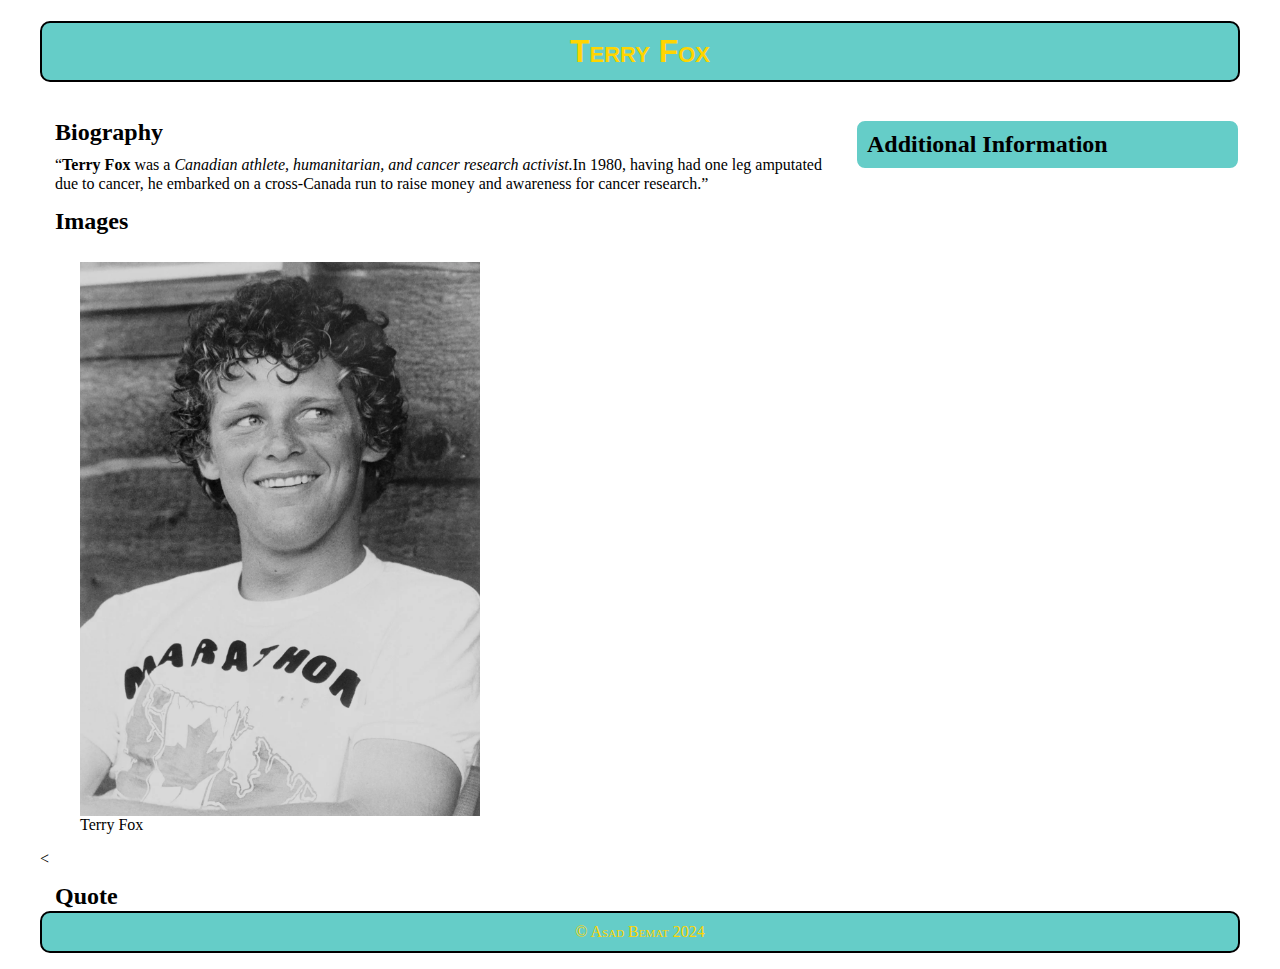
==== Assignment 1/index.html @ 51e98a93 "Update index.html" ====
<!DOCTYPE html>
<html lang="en">
<head>
    <meta charset="UTF-8">
    <meta name="viewport" content="width=device-width, initial-scale=1.0">
    <title>Assignment 1</title>
    <link rel="stylesheet" href="css/normalize.css">
    <link rel="stylesheet" href="css/style.css">
    <!--Asad Bemat
    Student #9022387-->
</head>
<body>
    <header><h1>Terry Fox</h1></header>

    <main>
        <section>
            <h2>Biography</h2>
            <p id="Biography"><q><b>Terry Fox</b> was a <em>Canadian athlete, humanitarian, and cancer research activist.</em>In 1980, having had one leg amputated due to cancer, he embarked on a cross-Canada run to raise money and awareness for cancer research.</q></p>
        </section>


        <section>
            <h2>Images</h2>
            <figure>
                <img id="first" src="images/Terry-Fox-Canadian-Activist-Marathon-of-Hope-Cancer.webp">
                <figcaption>Terry Fox</figcaption>
            </figure>

            <
        </section>


        <section>
            <h2>Quote</h2>
        </section>



    </main>

    <aside>
        <h2>Additional Information</h2>
    </aside>















    <footer>
        <p>&copy; Asad Bemat 2024</p>
    </footer>

</body>
</html>
---- Assignment 1/css/style.css ----
body{
    width: 1200px;
    height: screen;
    margin: auto;
}

header > h1{
    background-color: hsl(177, 51%, 60%);
    border: 2px solid black;
    border-radius: 10px;
    text-align: center;
    padding: 10px;
    color: rgb(255, 213, 0);
    font-family: 'Trebuchet MS', 'Lucida Sans Unicode', 'Lucida Grande', 'Lucida Sans', Arial, sans-serif;
    font-variant: small-caps;
}

footer p{
    padding: 10px;
    background-color: hsl(177, 51%, 60%);
    border: 2px solid black;
    border-radius: 10px;
    color: rgb(255, 213, 0);
    text-align: center;
    font-variant: small-caps;
    clear: both; 
}

main{
    width: 800px;
    float: left;
}
main>section h2{
    color: black;
    margin: 15px 0px 0px 15px;
}

#Biography{
    margin: 10px 0px 0px 15px;
}

#first{
    width: 400px;
    position: relative;
    top: 10px;
}

main > section figcaption{
    margin: 5px 0px 0px 0px;
}

aside{
    
    width: 400px;
    float: right;
    
}
aside h2{
    background-color: hsl(177, 51%, 60%);
    background-size: 100vh;
    border: 2px solid white;
    border-radius: 10px;
    padding: 10px;
    color: black;
    margin: 15px 0px 0px 15px;
}
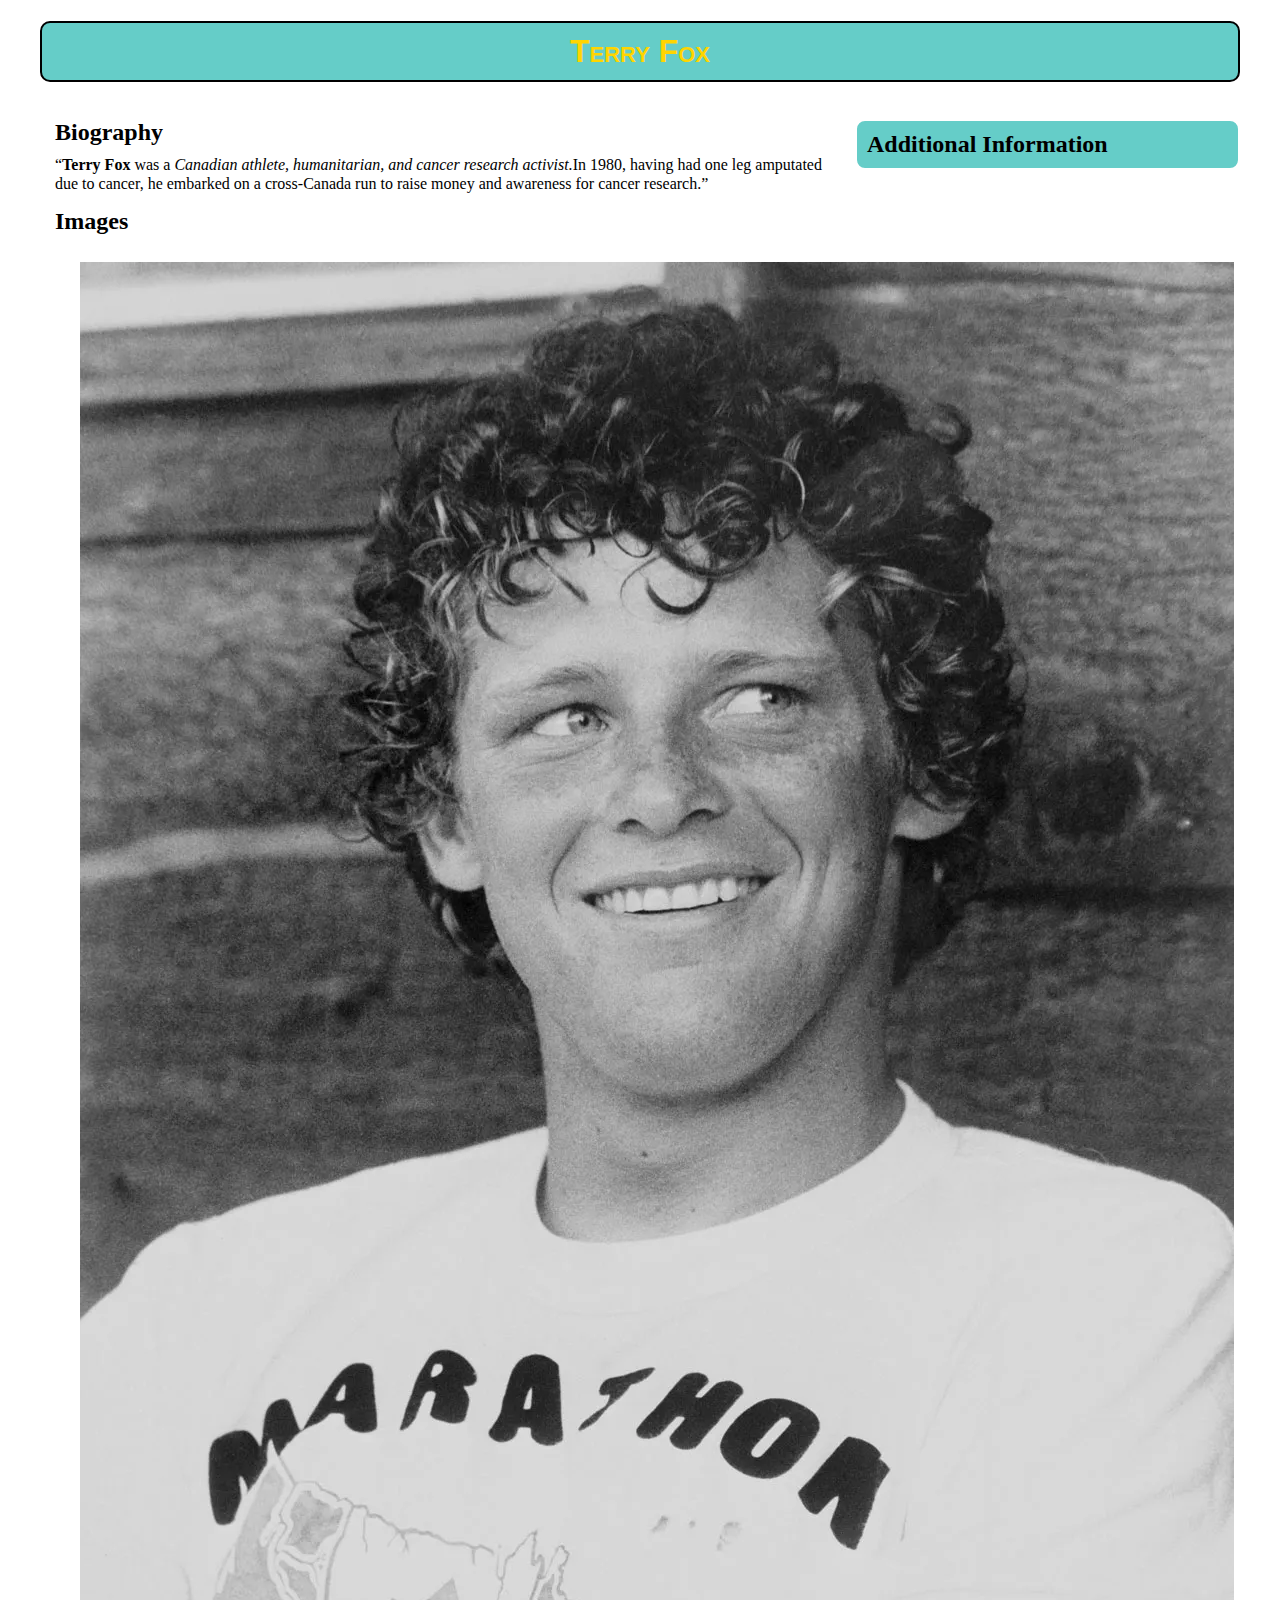
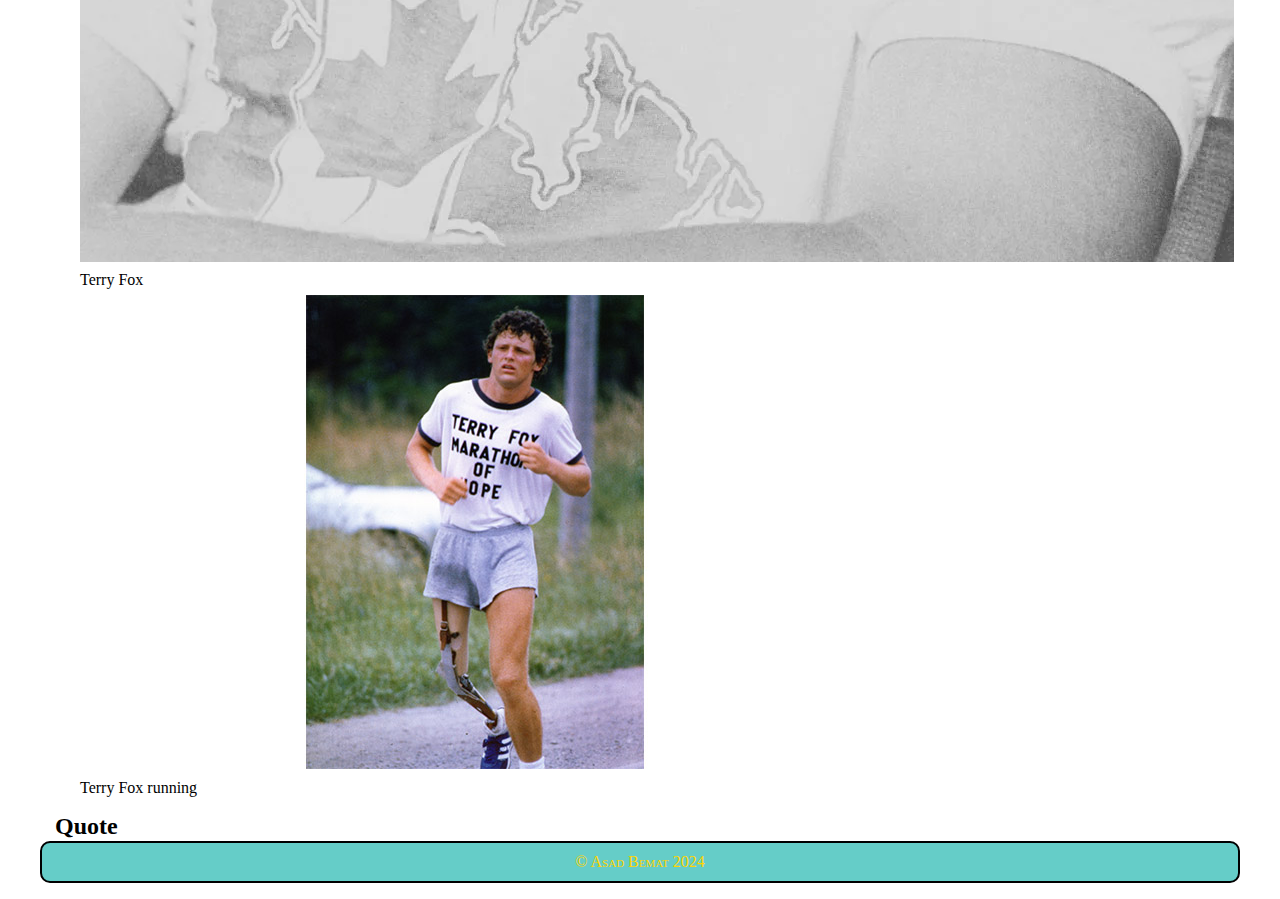
==== commit 8bb7ee8e: "Update index.html" ====
--- a/Assignment 1/index.html
+++ b/Assignment 1/index.html
@@ -21,12 +21,21 @@
 
         <section>
             <h2>Images</h2>
-            <figure>
-                <img id="first" src="images/Terry-Fox-Canadian-Activist-Marathon-of-Hope-Cancer.webp">
-                <figcaption>Terry Fox</figcaption>
-            </figure>
 
-            <
+            <div id="first">
+                <figure>
+                    <img src="images/Terry-Fox-Canadian-Activist-Marathon-of-Hope-Cancer.webp">
+                    <figcaption>Terry Fox</figcaption>
+                </figure>
+            </div>
+
+
+            <div id="second">
+                <figure>
+                    <img src="images/Aug_10_1980.jpg">
+                    <figcaption>Terry Fox running</figcaption>
+                </figure>
+            </div>  
         </section>
 
 
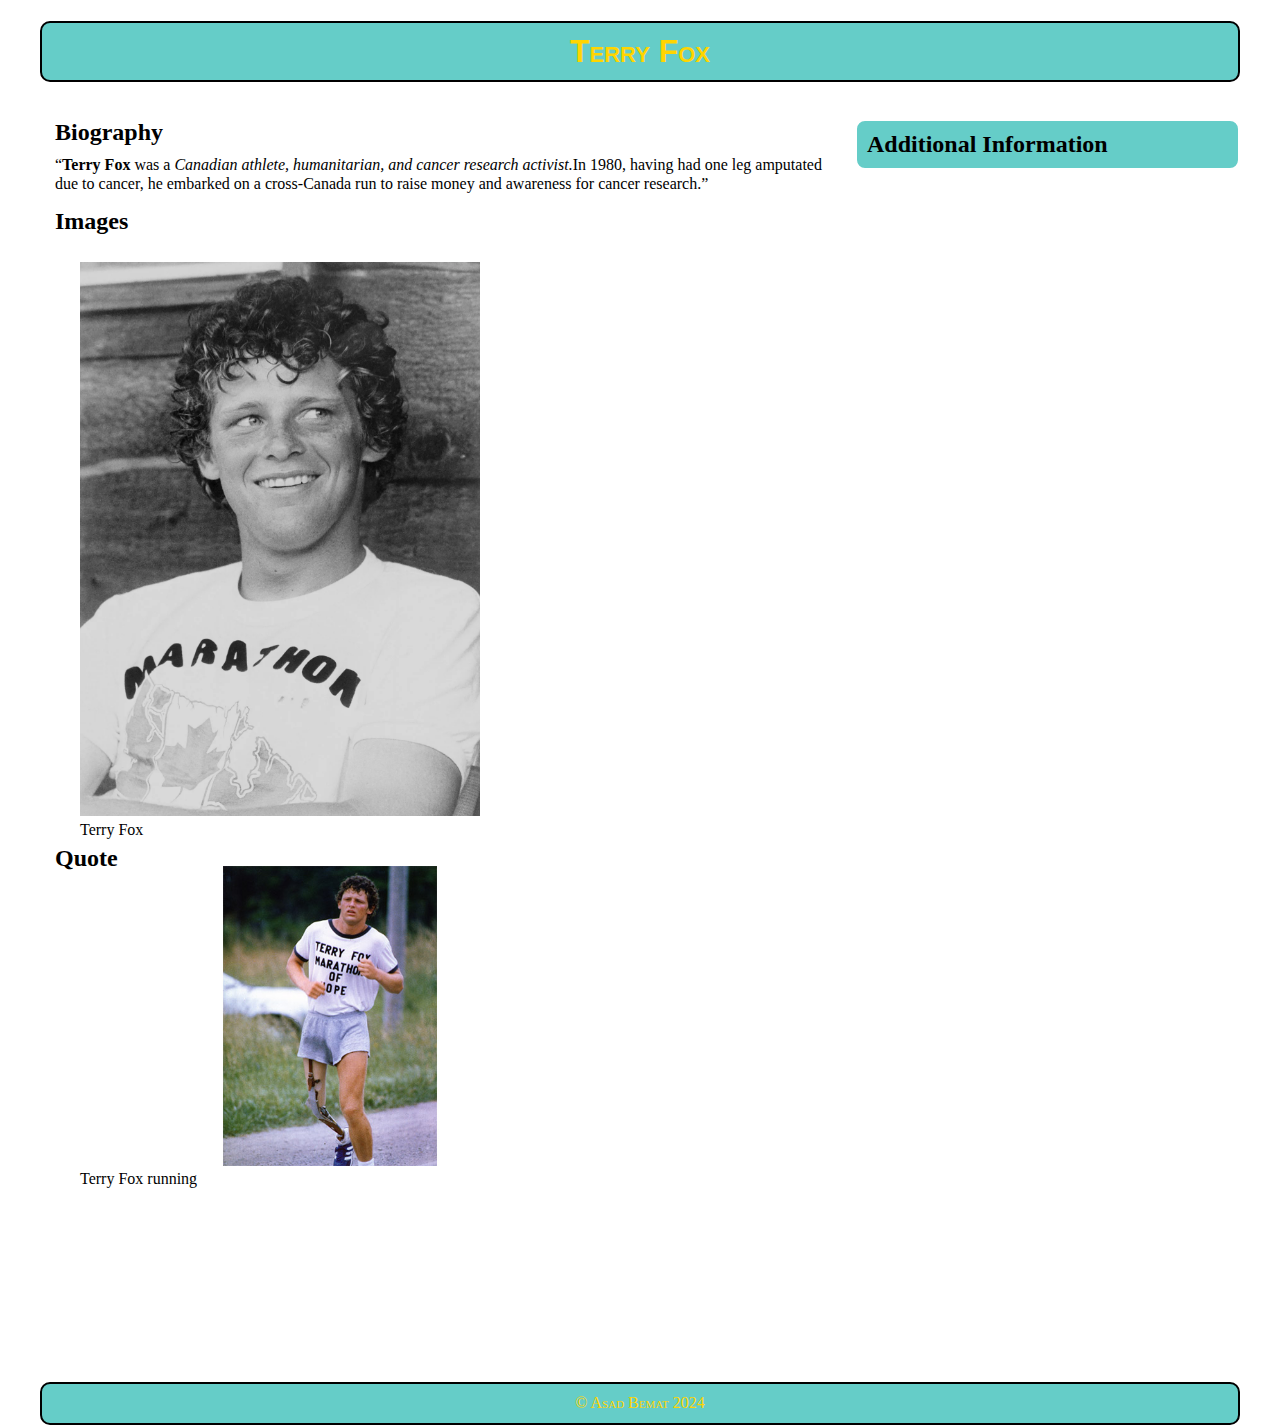
==== commit 2da20f78: "Update index.html" ====
--- a/Assignment 1/index.html
+++ b/Assignment 1/index.html
@@ -40,7 +40,7 @@
 
 
         <section>
-            <h2>Quote</h2>
+            <h2 id="Quote">Quote</h2>
         </section>
 
 
--- a/Assignment 1/css/style.css
+++ b/Assignment 1/css/style.css
@@ -1,6 +1,6 @@
 body{
     width: 1200px;
-    height: screen;
+    height: 1200px;
     margin: auto;
 }
 
@@ -17,6 +17,7 @@
 
 footer p{
     padding: 10px;
+    margin-top: 1300px;
     background-color: hsl(177, 51%, 60%);
     border: 2px solid black;
     border-radius: 10px;
@@ -30,6 +31,11 @@
     width: 800px;
     float: left;
 }
+
+main img{
+    width: 100%;
+}
+
 main>section h2{
     color: black;
     margin: 15px 0px 0px 15px;
@@ -39,15 +45,23 @@
     margin: 10px 0px 0px 15px;
 }
 
-#first{
+#first figure{
     width: 400px;
     position: relative;
     top: 10px;
 }
 
-main > section figcaption{
-    margin: 5px 0px 0px 0px;
+#second figure{
+    width: 500px;
+    position: absolute;
+    top: 850px;
 }
+
+main > div section h2:nth-child(3){
+    margin-top: 1000px;
+}
+
+
 
 aside{
     
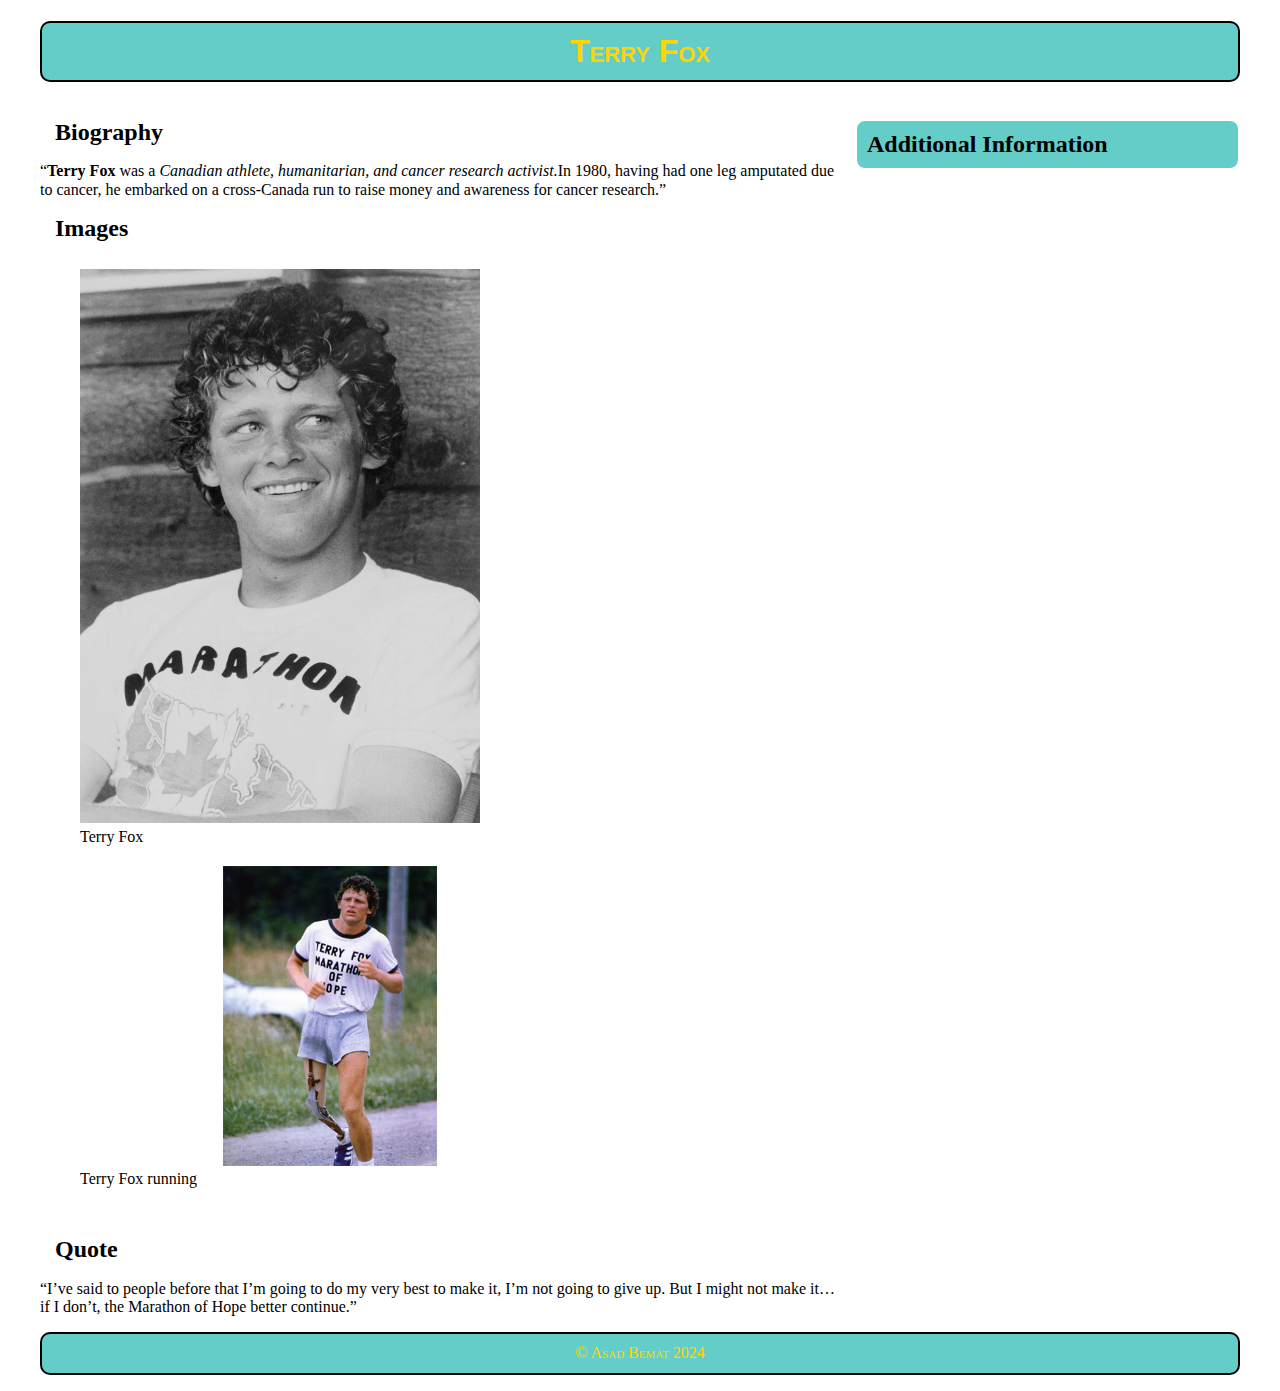
==== commit dc3cc20e: "Update index.html" ====
--- a/Assignment 1/index.html
+++ b/Assignment 1/index.html
@@ -15,7 +15,7 @@
     <main>
         <section>
             <h2>Biography</h2>
-            <p id="Biography"><q><b>Terry Fox</b> was a <em>Canadian athlete, humanitarian, and cancer research activist.</em>In 1980, having had one leg amputated due to cancer, he embarked on a cross-Canada run to raise money and awareness for cancer research.</q></p>
+            <p ><q><b>Terry Fox</b> was a <em>Canadian athlete, humanitarian, and cancer research activist.</em>In 1980, having had one leg amputated due to cancer, he embarked on a cross-Canada run to raise money and awareness for cancer research.</q></p>
         </section>
 
 
@@ -41,6 +41,8 @@
 
         <section>
             <h2 id="Quote">Quote</h2>
+            <p cite="https://cdn.terryfox.org/wp-content/uploads/2022/08/Terrys-Quotes.pdf"><q>I’ve said to people before that I’m going to do my very best to make it, I’m not going to
+                give up. But I might not make it… if I don’t, the Marathon of Hope better continue.</q></p>
         </section>
 
 
--- a/Assignment 1/css/style.css
+++ b/Assignment 1/css/style.css
@@ -1,6 +1,6 @@
 body{
     width: 1200px;
-    height: 1200px;
+    
     margin: auto;
 }
 
@@ -17,7 +17,6 @@
 
 footer p{
     padding: 10px;
-    margin-top: 1300px;
     background-color: hsl(177, 51%, 60%);
     border: 2px solid black;
     border-radius: 10px;
@@ -57,8 +56,8 @@
     top: 850px;
 }
 
-main > div section h2:nth-child(3){
-    margin-top: 1000px;
+#Quote{
+    margin-top: 400px;
 }
 
 
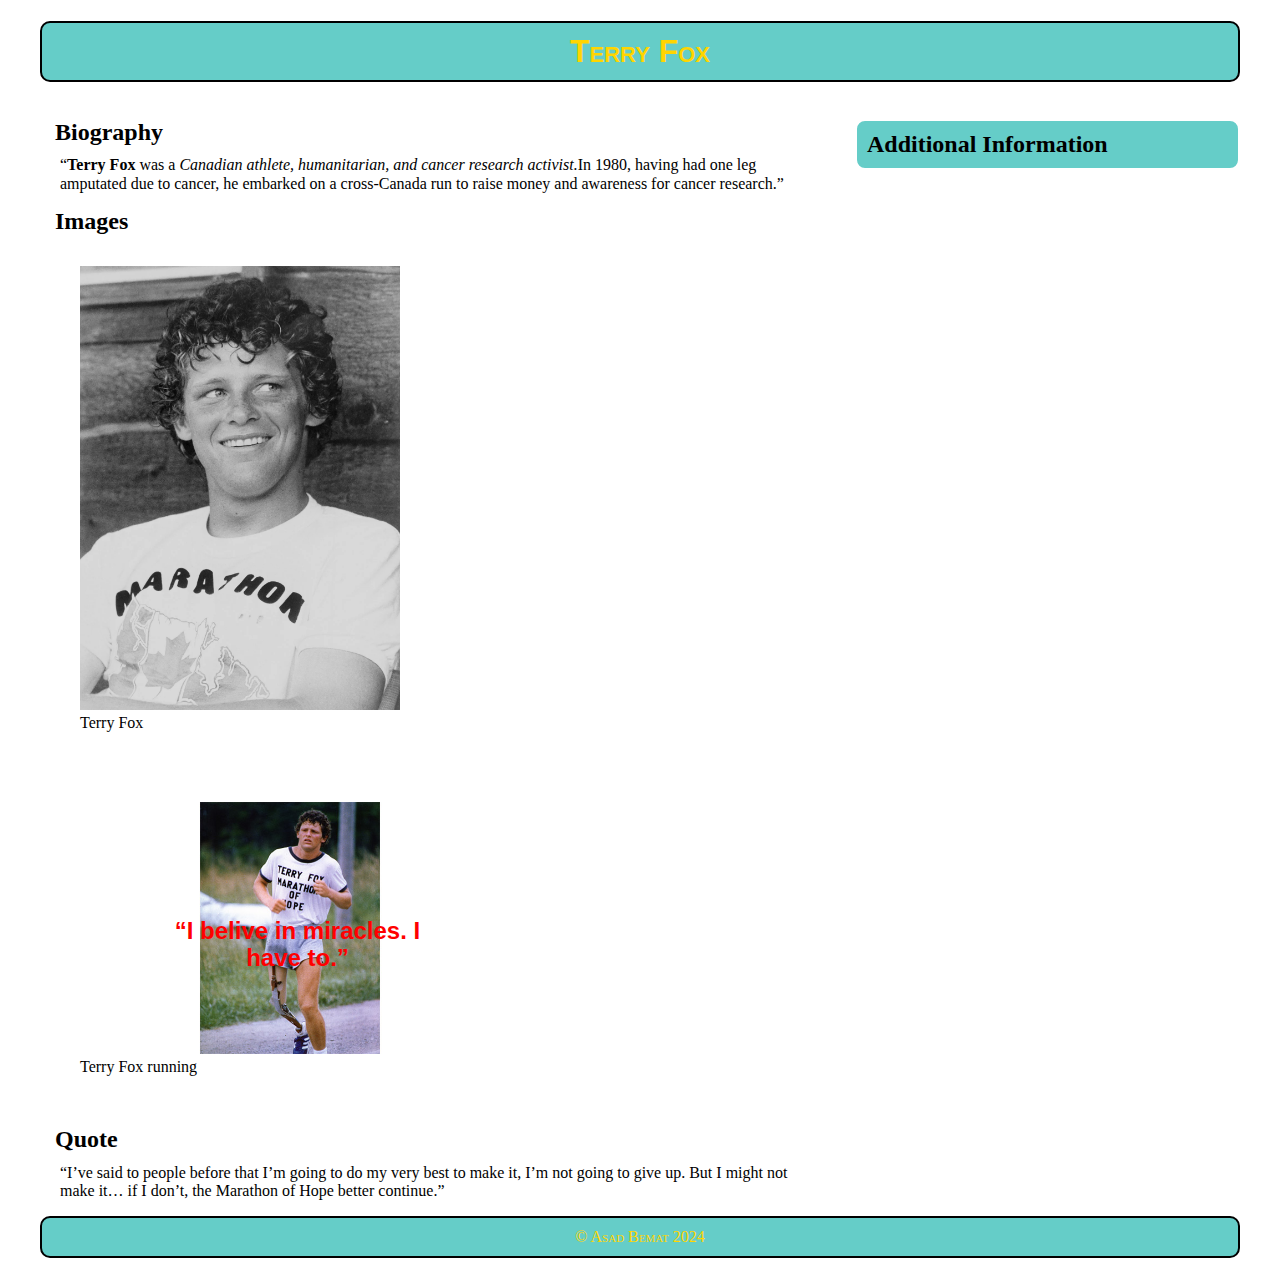
==== commit 83e4e93c: "Update index.html" ====
--- a/Assignment 1/index.html
+++ b/Assignment 1/index.html
@@ -35,11 +35,15 @@
                     <img src="images/Aug_10_1980.jpg">
                     <figcaption>Terry Fox running</figcaption>
                 </figure>
+
+                <div id="third">
+                    <h2><q>I belive in miracles. I have to.</q></h2>
+                </div>
             </div>  
         </section>
 
 
-        <section>
+        <section id="check">
             <h2 id="Quote">Quote</h2>
             <p cite="https://cdn.terryfox.org/wp-content/uploads/2022/08/Terrys-Quotes.pdf"><q>I’ve said to people before that I’m going to do my very best to make it, I’m not going to
                 give up. But I might not make it… if I don’t, the Marathon of Hope better continue.</q></p>
--- a/Assignment 1/css/style.css
+++ b/Assignment 1/css/style.css
@@ -40,24 +40,46 @@
     margin: 15px 0px 0px 15px;
 }
 
-#Biography{
-    margin: 10px 0px 0px 15px;
+section p{
+    margin: 10px 15px 15px 20px;
 }
 
-#first figure{
+#first {
     width: 400px;
-    position: relative;
-    top: 10px;
+    position: absolute;
+    top: 250px;
 }
 
-#second figure{
-    width: 500px;
+#third{
+    text-align: center;
+    padding: 100px;
+    
     position: absolute;
-    top: 850px;
+    top: 0px;
+    bottom: 0px;
+    left: 0px;
+    right: 0px;
+    
 }
 
+#second {
+    width: 500px;
+    position: relative;
+    top: 550px;
+}
+
+#third h2{
+    color: red;
+    font-family: Verdana, Geneva, Tahoma, sans-serif;
+    font-weight: bolder;
+}
+
+
+
+
 #Quote{
-    margin-top: 400px;
+    margin-top: 600px;
+    
 }
 
 
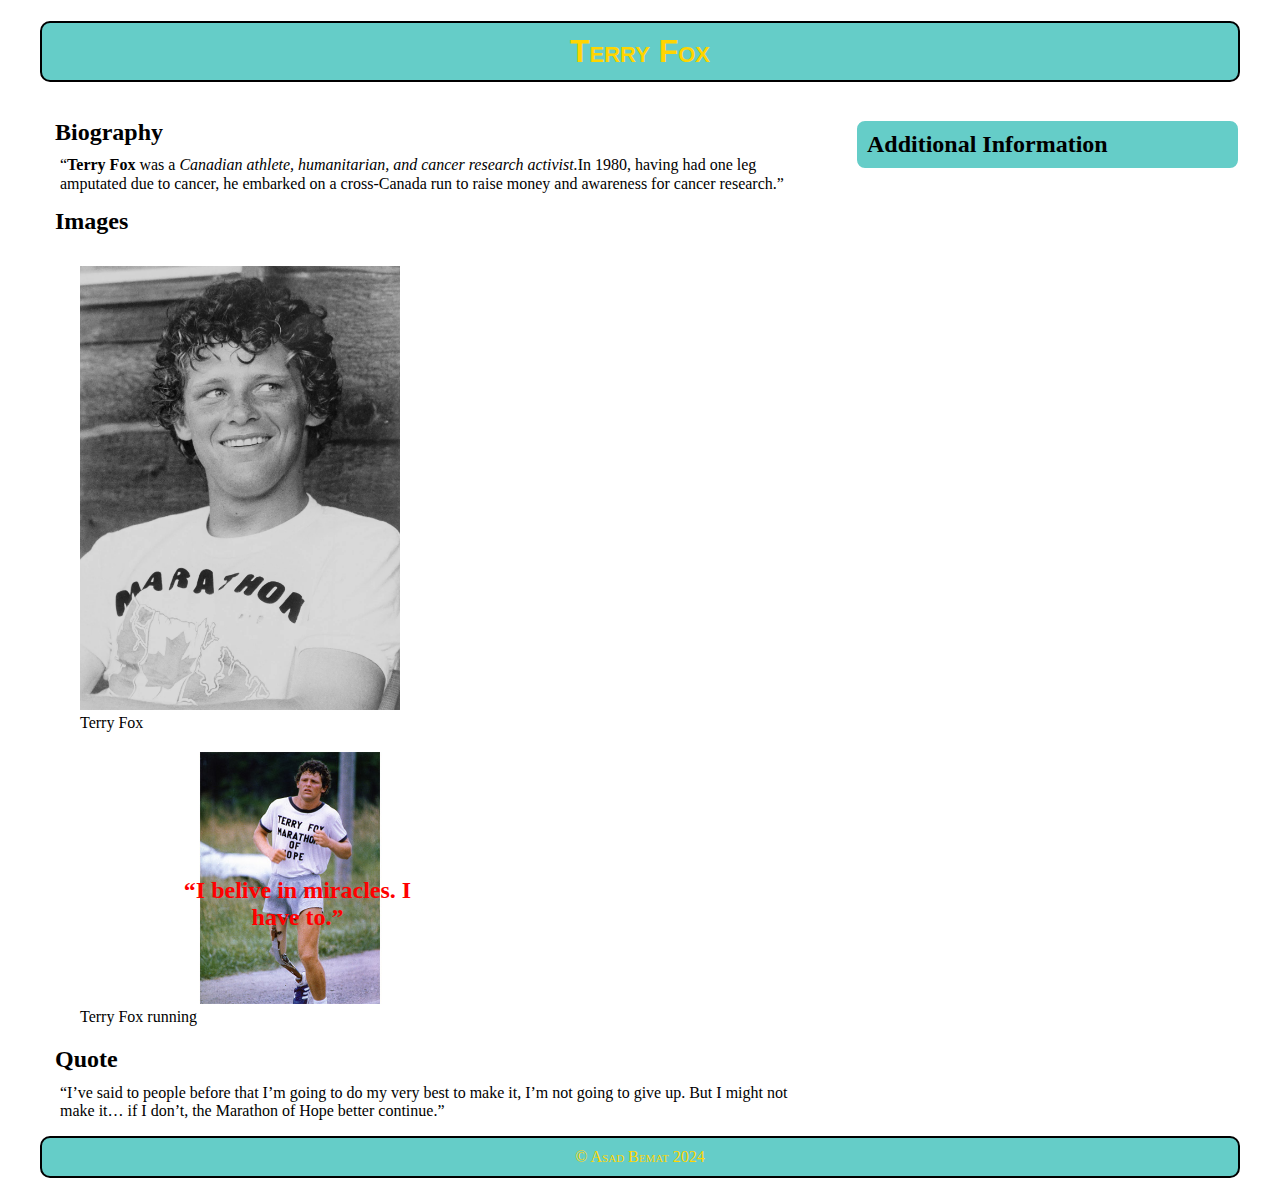
==== commit 0380e248: "Update index.html" ====
--- a/Assignment 1/index.html
+++ b/Assignment 1/index.html
@@ -43,7 +43,7 @@
         </section>
 
 
-        <section id="check">
+        <section>
             <h2 id="Quote">Quote</h2>
             <p cite="https://cdn.terryfox.org/wp-content/uploads/2022/08/Terrys-Quotes.pdf"><q>I’ve said to people before that I’m going to do my very best to make it, I’m not going to
                 give up. But I might not make it… if I don’t, the Marathon of Hope better continue.</q></p>
--- a/Assignment 1/css/style.css
+++ b/Assignment 1/css/style.css
@@ -52,7 +52,7 @@
 
 #third{
     text-align: center;
-    padding: 100px;
+    padding: 110px;
     
     position: absolute;
     top: 0px;
@@ -65,12 +65,12 @@
 #second {
     width: 500px;
     position: relative;
-    top: 550px;
+    top: 500px;
 }
 
 #third h2{
     color: red;
-    font-family: Verdana, Geneva, Tahoma, sans-serif;
+    font-family: Georgia, 'Times New Roman', Times, serif;
     font-weight: bolder;
 }
 
@@ -78,7 +78,7 @@
 
 
 #Quote{
-    margin-top: 600px;
+    margin-top: 520px;
     
 }
 
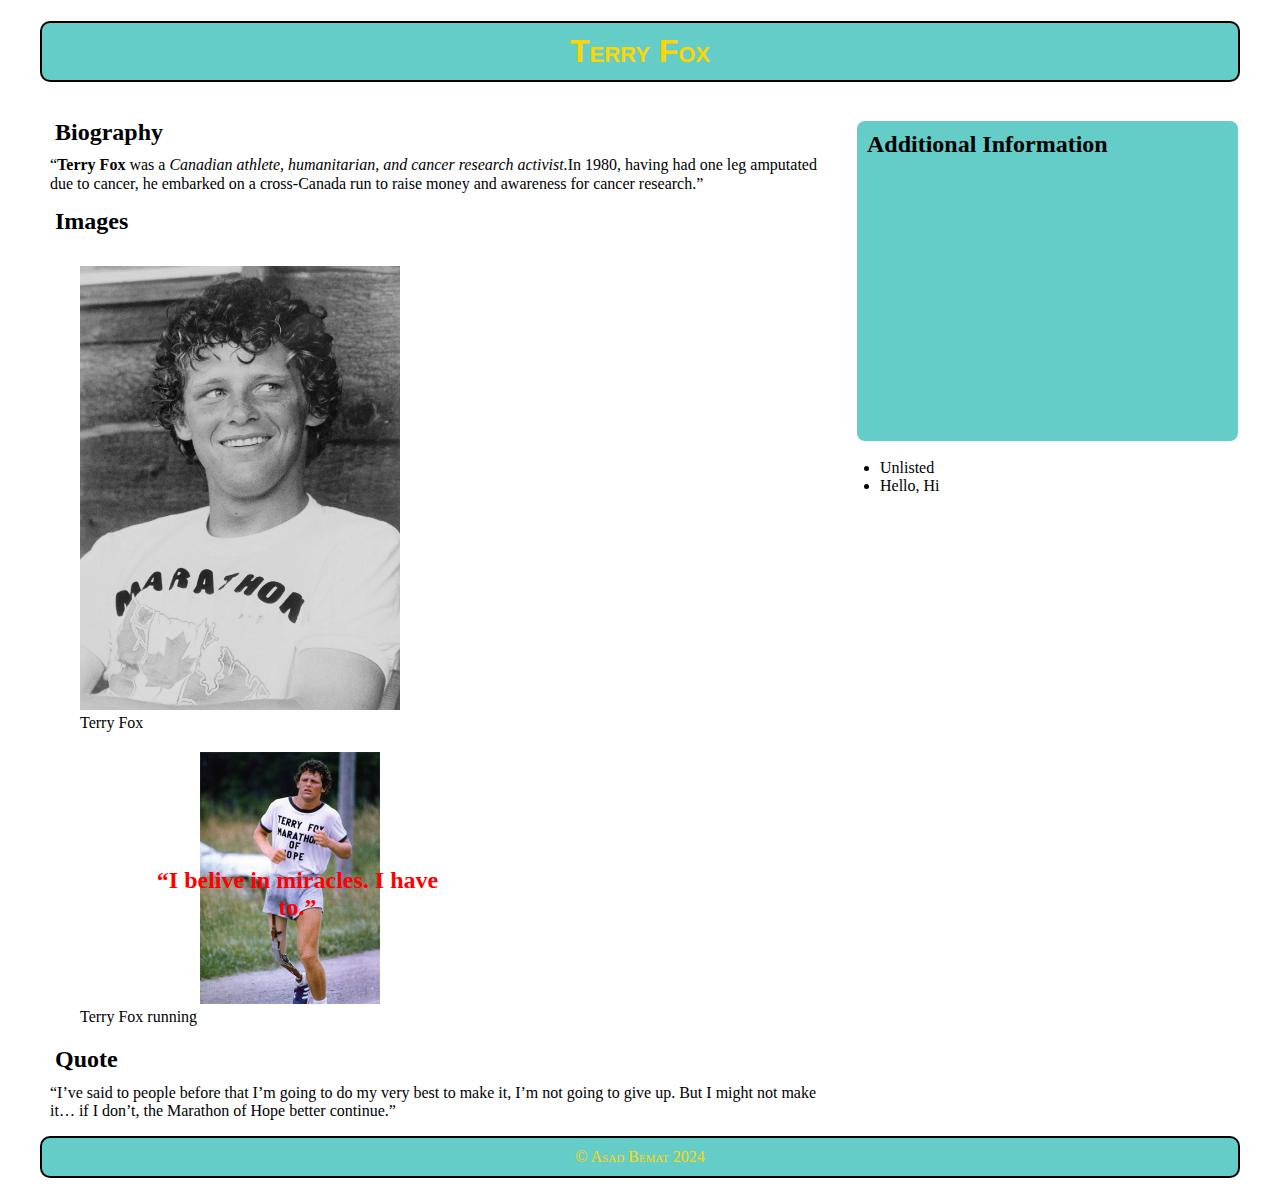
==== commit 3180cd7c: "Update index.html" ====
--- a/Assignment 1/index.html
+++ b/Assignment 1/index.html
@@ -55,21 +55,11 @@
 
     <aside>
         <h2>Additional Information</h2>
+        <ul>
+            <li>Unlisted</li>
+            <li>Hello, Hi</li>
+        </ul>
     </aside>
-
-
-
-
-
-
-
-
-
-
-
-
-
-
 
     <footer>
         <p>&copy; Asad Bemat 2024</p>
--- a/Assignment 1/css/style.css
+++ b/Assignment 1/css/style.css
@@ -41,7 +41,7 @@
 }
 
 section p{
-    margin: 10px 15px 15px 20px;
+    margin: 10px 15px 15px 10px;
 }
 
 #first {
@@ -52,7 +52,7 @@
 
 #third{
     text-align: center;
-    padding: 110px;
+    padding: 100px;
     
     position: absolute;
     top: 0px;
@@ -89,10 +89,11 @@
     width: 400px;
     float: right;
     
+    
 }
 aside h2{
     background-color: hsl(177, 51%, 60%);
-    background-size: 100vh;
+    height: 300px;
     border: 2px solid white;
     border-radius: 10px;
     padding: 10px;
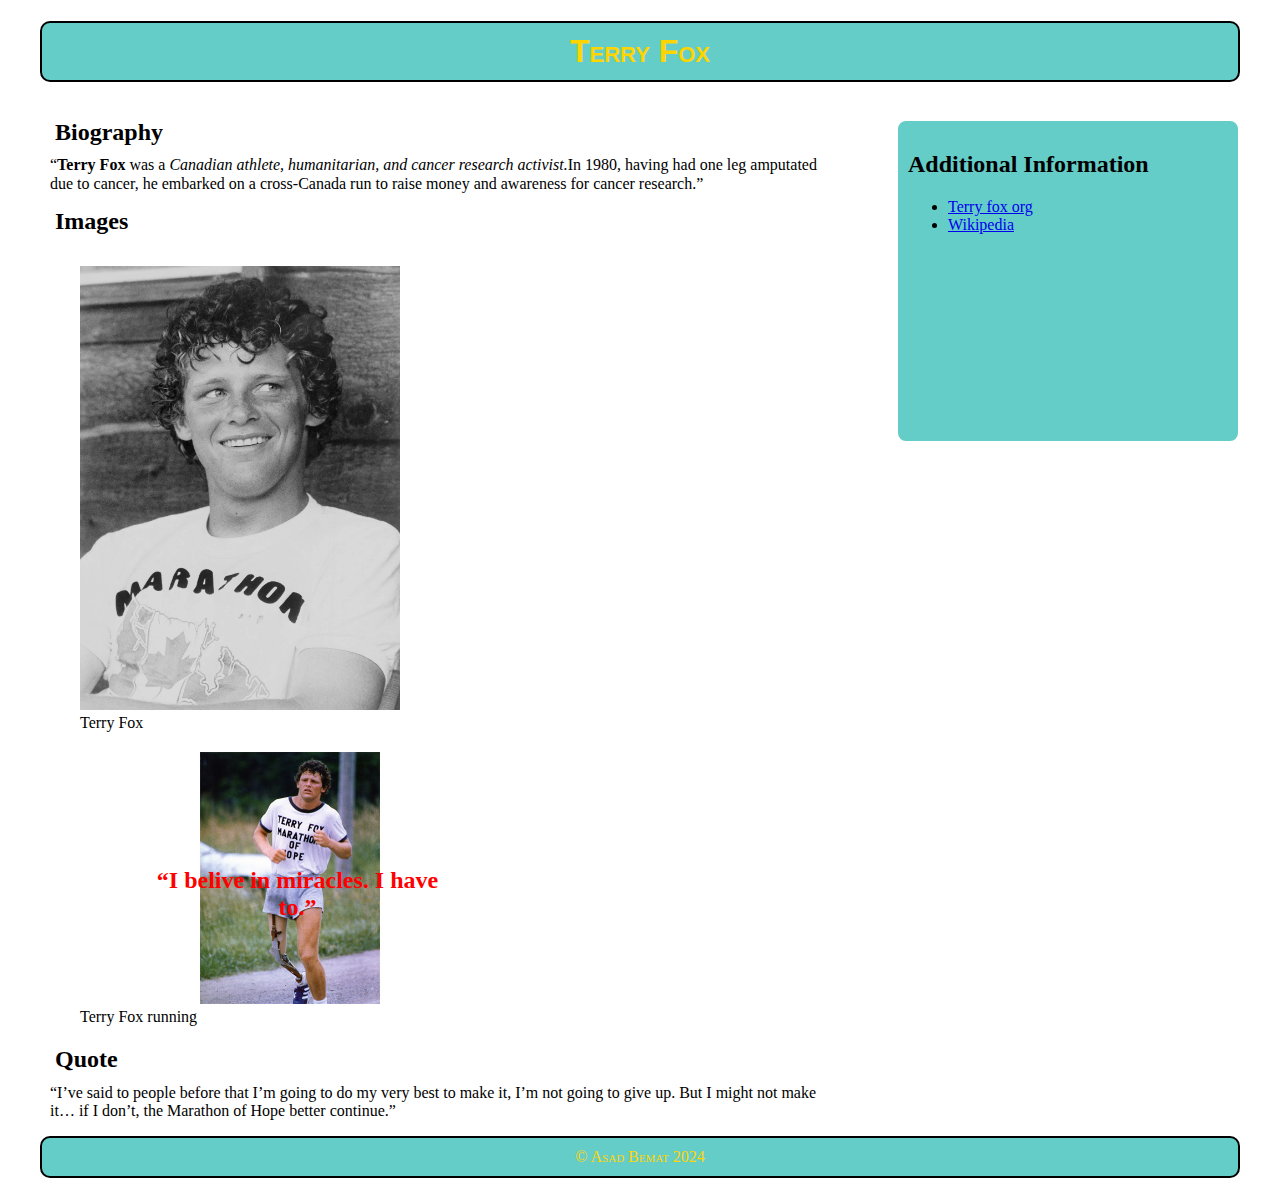
==== commit 6e831db8: "Update index.html" ====
--- a/Assignment 1/index.html
+++ b/Assignment 1/index.html
@@ -56,8 +56,8 @@
     <aside>
         <h2>Additional Information</h2>
         <ul>
-            <li>Unlisted</li>
-            <li>Hello, Hi</li>
+            <li><a href="https://terryfox.org/">Terry fox org</a></li>
+            <li><a href="https://en.wikipedia.org/wiki/Terry_Fox">Wikipedia</a></li>
         </ul>
     </aside>
 
--- a/Assignment 1/css/style.css
+++ b/Assignment 1/css/style.css
@@ -84,14 +84,11 @@
 
 
 
+
 aside{
-    
-    width: 400px;
+    width: 320px;
     float: right;
     
-    
-}
-aside h2{
     background-color: hsl(177, 51%, 60%);
     height: 300px;
     border: 2px solid white;
@@ -99,4 +96,10 @@
     padding: 10px;
     color: black;
     margin: 15px 0px 0px 15px;
+}
+
+
+ul li a:hover{
+    background-color: aqua;
+    border-radius: 5px;
 }